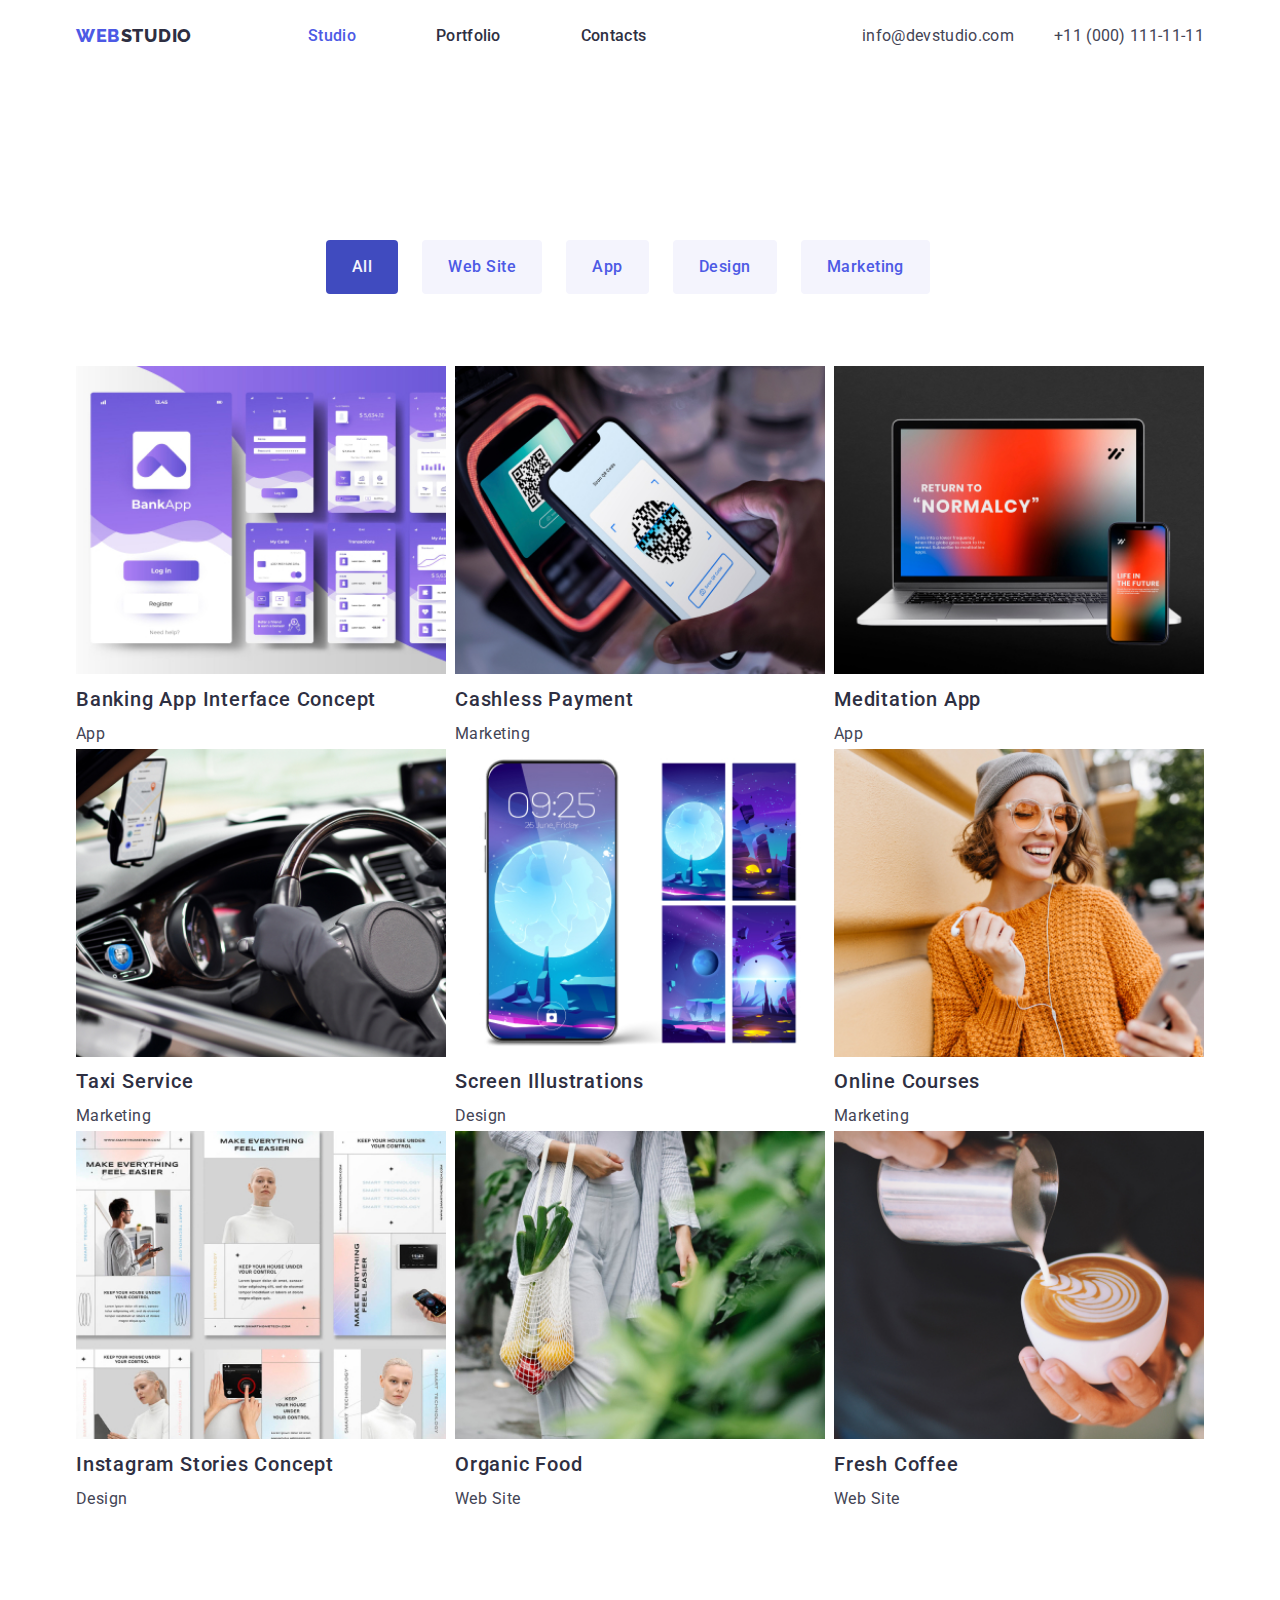
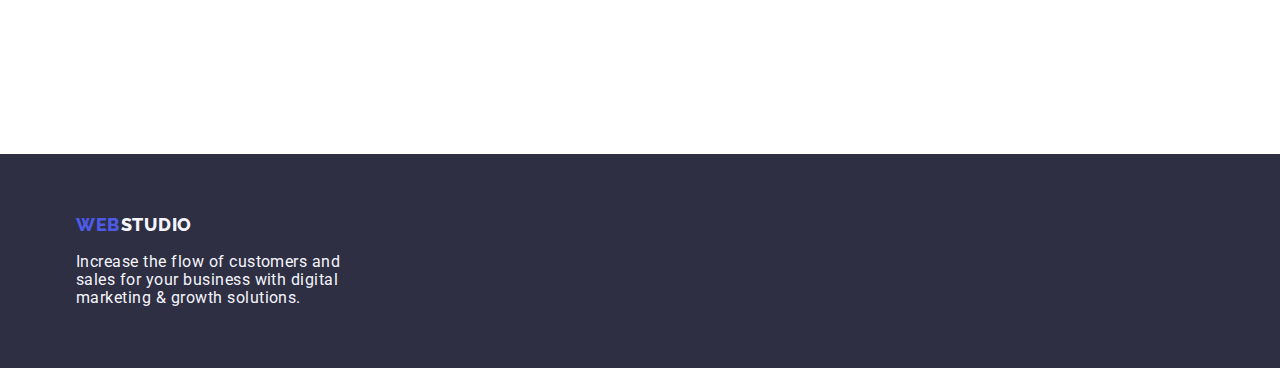
==== portfolio.html @ 26520e52 "copied hw3 to hw4" ====
<!DOCTYPE html>
<html lang="en">
  <head>
    <meta charset="UTF-8" />
    <meta name="viewport" content="width=device-width, initial-scale=1.0" />
    <title>Portfolio</title>

    <!--CSS Normalize-->
    <link
      rel="stylesheet"
      href="https://cdnjs.cloudflare.com/ajax/libs/modern-normalize/2.0.0/modern-normalize.min.css"
    />
    <!--CSS-->
    <link rel="stylesheet" href="./css/style.css" />
    <link rel="preconnect" href="https://fonts.googleapis.com" />
    <link rel="preconnect" href="https://fonts.gstatic.com" crossorigin />
    <link
      rel="stylesheet"
      href="https://fonts.googleapis.com/css2?family=Raleway:wght@800&family=Roboto:wght@400;500;700;900&display=swap"
    />
  </head>
  <body>
    <!--Header-->
    <header class="page-header">
      <div class="container menu">
        <!--Navigation-->
        <nav class="navigation">
          <a class="logo-link" href="#">
            <span class="logo">WEB</span>
            <span class="studio">STUDIO</span>
          </a>

          <ul class="nav-menu list">
            <li class="item">
              <a class="page current link" href="./index.html">Studio</a>
            </li>
            <li class="item">
              <a class="page link" href="./portfolio.html">Portfolio</a>
            </li>
            <li class="item">
              <a class="page link" href="#">Contacts</a>
            </li>
          </ul>
        </nav>

        <!--Contacts-->
        <ul class="contacts-menu list">
          <li class="item">
            <a class="contact link" href="mailto:info@devstudio.com"
              >info@devstudio.com</a
            >
          </li>
          <li class="item">
            <a class="contact link" href="tel:+110001111111"
              >+11 (000) 111-11-11</a
            >
          </li>
        </ul>
      </div>
    </header>

    <main>
      <!--Section 1-->
      <section class="section">
        <div class="container">
          <ul class="filters list">
            <li class="space">
              <button type="button" class="button filter current">All</button>
            </li>
            <li class="space">
              <button type="button" class="button filter">Web Site</button>
            </li>
            <li>
              <button type="button" class="button filter">App</button>
            </li>
            <li class="space">
              <button type="button" class="button filter">Design</button>
            </li>
            <li class="space">
              <button type="button" class="button filter">Marketing</button>
            </li>
          </ul>
          <!--Projecter-->
          <ul class="projects list">
            <li class="project-card">
              <a href="#" class="project link">
                <img
                  src="./images/portfolio-images/banking-app.jpg"
                  alt="banking-app"
                  width="370"
                  height="294"
                />
                <div class="substrate">
                  <h2 class="name">Banking App Interface Concept</h2>
                  <p class="type">App</p>
                </div>
              </a>
            </li>
            <li class="project-card">
              <a href="#" class="project link">
                <img
                  src="./images/portfolio-images/cashless-payment.jpg"
                  alt="cashless-payment"
                  width="370"
                  height="294"
                />
                <div class="substrate">
                  <h2 class="name">Cashless Payment</h2>
                  <p class="type">Marketing</p>
                </div>
              </a>
            </li>
            <li class="project-card">
              <a href="#" class="project link">
                <img
                  src="./images/portfolio-images/meditation-app.jpg"
                  alt="meditation-app"
                  width="370"
                  height="294"
                />
                <div class="substrate">
                  <h2 class="name">Meditation App</h2>
                  <p class="type">App</p>
                </div>
              </a>
            </li>
            <li class="project-card">
              <a href="#" class="project link">
                <img
                  src="./images/portfolio-images/taxi-service.jpg"
                  alt="taxi-service"
                  width="370"
                  height="294"
                />
                <div class="substrate">
                  <h2 class="name">Taxi Service</h2>
                  <p class="type">Marketing</p>
                </div>
              </a>
            </li>
            <li class="project-card">
              <a href="#" class="project link">
                <img
                  src="./images/portfolio-images/screen-illustrations.jpg"
                  alt="screen-illustrations"
                  width="370"
                  height="294"
                />
                <div class="substrate">
                  <h2 class="name">Screen Illustrations</h2>
                  <p class="type">Design</p>
                </div>
              </a>
            </li>
            <li class="project-card">
              <a href="#" class="project link">
                <img
                  src="./images/portfolio-images/online-courses.jpg"
                  alt="online-courses"
                  width="370"
                  height="294"
                />
                <div class="substrate">
                  <h2 class="name">Online Courses</h2>
                  <p class="type">Marketing</p>
                </div>
              </a>
            </li>
            <li class="project-card">
              <a href="#" class="project link">
                <img
                  src="./images/portfolio-images/instagram-stories.jpg"
                  alt="instagram-stories"
                  width="370"
                  height="294"
                />
                <div class="substrate">
                  <h2 class="name">Instagram Stories Concept</h2>
                  <p class="type">Design</p>
                </div>
              </a>
            </li>
            <li class="project-card">
              <a href="#" class="project link">
                <img
                  src="./images/portfolio-images/organic-food.jpg"
                  alt="organic-food"
                  width="370"
                  height="294"
                />
                <div class="substrate">
                  <h2 class="name">Organic Food</h2>
                  <p class="type">Web Site</p>
                </div>
              </a>
            </li>
            <li class="project-card">
              <a href="#" class="project link">
                <img
                  src="./images/portfolio-images/fresh-coffee.jpg"
                  alt="fresh-coffee"
                  width="370"
                  height="294"
                />
                <div class="substrate">
                  <h2 class="name">Fresh Coffee</h2>
                  <p class="type">Web Site</p>
                </div>
              </a>
            </li>
          </ul>
        </div>
      </section>
    </main>

    <!--Footer-->
    <footer class="page-footer bg-footer">
      <div class="container">
        <a class="logo-link" href="#">
          <span class="logo">WEB</span>
          <span class="studio-footer">STUDIO</span>
        </a>

        <p class="footer-description">
          Increase the flow of customers and <br />
          sales for your business with digital <br />
          marketing & growth solutions.
        </p>
      </div>
    </footer>
  </body>
</html>
---- css/style.css ----
:root {
  --iris: #4d5ae5;
  --navyblue: #2e2f42;
  --slate: #434455;
  --white: #fff;
  --cloud: #f4f4fd;
  --cornflower: #e7e9fc;
  --ocean: #404bbf;
}

/*CSS RESET*/
p,
h1,
h2,
h3,
h4,
h5,
h6 {
  margin: 0;
}

ul,
ol {
  margin: 0;
  padding: 0;
}

img {
  max-width: 100%;
  height: auto;
}

body {
  font-family: "Roboto", sans-serif;
  font-size: 16px;
  letter-spacing: 0.03em;
  color: var(--slate);
  flex-wrap: wrap;
}

.container {
  width: 1158px;
  padding: 0 15px;
  margin: 0 auto;
}

/*Header*/

.page-header {
  display: flex;
  height: 72px;
}

.menu {
  width: 1158px;
  margin: 0 auto;
  display: flex;
  justify-content: space-between;
}
.navigation {
  display: flex;
  align-items: center;
}
.logo-link {
  text-decoration: none;
  font-family: "Raleway", sans-serif;
  font-size: 0;
  font-weight: 800;
  margin-right: 76px;
}

.logo-link > span {
  font-size: 18px;
  line-height: 1.17;
  letter-spacing: 0.04em;
  display: inline-flex;
}

.logo {
  color: var(--iris);
}

.studio {
  color: var(--navyblue);
}

.list {
  list-style: none;
  padding: 0;
  margin: 0;
}
.nav-menu {
  display: flex;
}
.nav-menu .page {
  text-decoration: none;
  color: var(--navyblue);
  font-weight: 500;
  line-height: 1.14;
  letter-spacing: 0.02em;
}

.nav-menu .page:hover,
.nav-menu .page:focus,
.nav-menu .page.current,
.contacts-menu .item:hover,
.contacts-menu .item:focus {
  color: var(--iris);
}

.page {
  margin-right: 40px;
  padding: 24px 0;
}

/*Contacts*/
.item {
  padding: 24px 0;
  margin-left: 40px;
}

.contacts-menu {
  display: flex;
  align-items: center;
}

.contacts-menu .link {
  color: var(--slate);
  text-decoration: none;
  font-weight: 400;
  line-height: 1.14;
  letter-spacing: 0.02em;
}

/*Section 1*/

.bg-hero {
  background-color: var(--navyblue);
  margin: 0 auto;
  padding-top: 188px;
  padding-bottom: 188px;
}

.hero-title {
  font-size: 56px;
  text-align: center;
  line-height: 1.07;
  letter-spacing: 0.04em;
  font-weight: 700;
  color: var(--white);
}

.button {
  border-color: transparent;
  font-family: inherit;
  font-weight: 500;
  line-height: 1.5;
  border-radius: 4px;
  letter-spacing: 0.03em;
  cursor: pointer;
  font-size: 16px;

  margin: 0 auto;
  margin-top: 48px;
}

.button.primary {
  background-color: var(--iris);
  color: var(--white);
  line-height: 1.87;
  letter-spacing: 0.06em;
  padding: 16px 32px;
  justify-content: center;
  display: flex;
}

.button.primary:hover,
.button.primary:focus {
  background-color: var(--ocean);
}

.filters {
  display: flex;
  justify-content: center;
}

.filter.list {
  display: flex;
}

.button.filter {
  background-color: var(--cloud);
  color: var(--iris);
  font-weight: 500;
  line-height: 1.62;
  display: flex;
  padding: 12px 24px;
  margin-right: 24px;
  margin-bottom: 72px;
  justify-content: center;
}

.button.filter:hover,
.button.filter:focus,
.button.filter.current {
  background-color: var(--ocean);
  color: var(--cloud);
}

/*Section 2*/
.benefits .title {
  color: var(--navyblue);
  font-size: 20px;
  font-weight: 500;
  margin-bottom: 8px;
}

.benefits.description {
  color: var(--slate);
  font-size: 16px;
  font-weight: 400;
  line-height: 1.71;
  margin-right: 24px;
}

.benefits {
  display: flex;
  justify-content: space-between;
}

/*Section 3*/
.section {
  padding-top: 120px;
  padding-bottom: 120px;
}

.section-title {
  color: var(--navyblue);
  text-align: center;
  font-size: 36px;
  font-weight: 700;
  line-height: 1.17;
  margin-bottom: 72px;
}

.what-we-do {
  display: flex;
  justify-content: space-between;
}

/*Section 4*/
.bg-team {
  background-color: var(--cloud);
}

.team {
  display: flex;
  justify-content: space-between;
}

.team .name {
  color: var(--navyblue);
  font-size: 20px;
  font-weight: 500;
  letter-spacing: 0.02em;
  text-align: center;
  margin-top: 32px;
}

.team .position {
  color: var(--slate);
  font-size: 16px;
  font-weight: 400;
  text-align: center;
  margin-top: 8px;
}

.project {
  text-decoration: none;
  display: flexbox;
}

.projects.list {
  display: flex;
  flex-wrap: wrap;
  padding-bottom: 120px;
  justify-content: space-between;
}

.project .name {
  font-size: 20px;
  font-weight: 500;
  line-height: 2;
  letter-spacing: 0.04em;
  color: var(--navyblue);
}

.project .type {
  color: var(--slate);
  font-weight: 400;
  line-height: 1.87;
}

/*Footer*/
.bg-footer {
  background-color: var(--navyblue);
}

.studio-footer {
  color: var(--cloud);
}

.footer-description {
  color: var(--cloud);
  margin-top: 17.5px;
}

.page-footer {
  padding-top: 60px;
  padding-bottom: 60px;
}
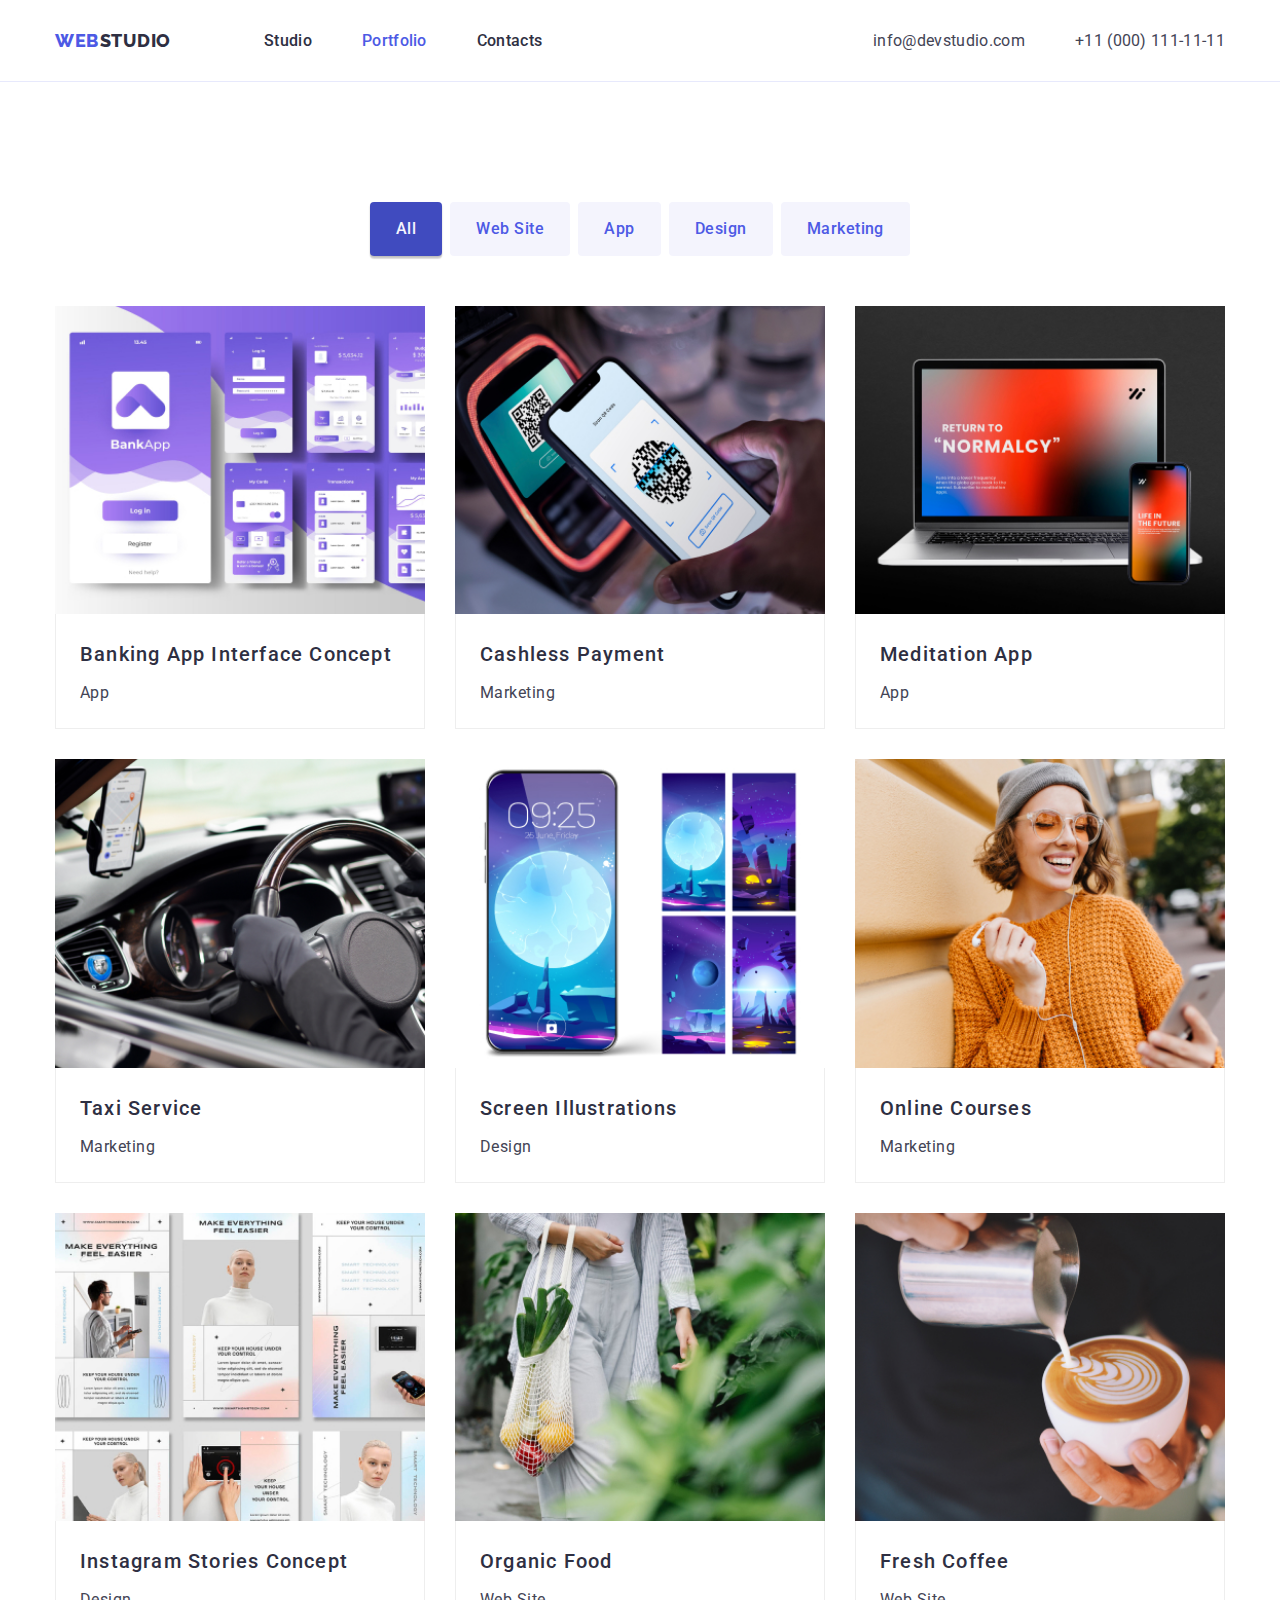
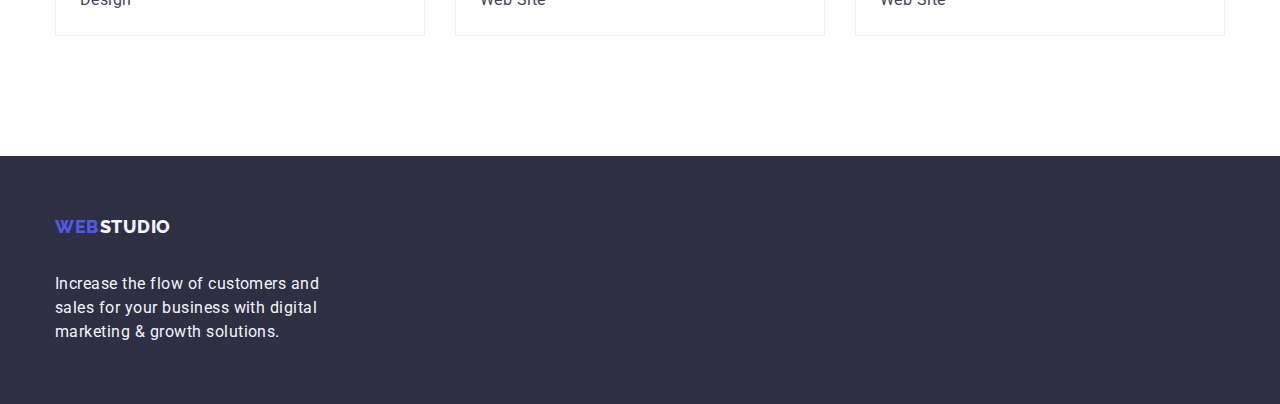
==== commit c88095d5: "updated hw3" ====
--- a/portfolio.html
+++ b/portfolio.html
@@ -32,10 +32,10 @@
 
           <ul class="nav-menu list">
             <li class="item">
-              <a class="page current link" href="./index.html">Studio</a>
+              <a class="page link" href="./index.html">Studio</a>
             </li>
             <li class="item">
-              <a class="page link" href="./portfolio.html">Portfolio</a>
+              <a class="page link current" href="./portfolio.html">Portfolio</a>
             </li>
             <li class="item">
               <a class="page link" href="#">Contacts</a>
@@ -70,7 +70,7 @@
             <li class="space">
               <button type="button" class="button filter">Web Site</button>
             </li>
-            <li>
+            <li class="space">
               <button type="button" class="button filter">App</button>
             </li>
             <li class="space">
--- a/css/style.css
+++ b/css/style.css
@@ -9,6 +9,7 @@
 }
 
 /*CSS RESET*/
+
 p,
 h1,
 h2,
@@ -25,9 +26,29 @@
   padding: 0;
 }
 
+html {
+  box-sizing: border-box;
+}
+
+*,
+*::before,
+*::after {
+  box-sizing: inherit;
+}
+
 img {
   max-width: 100%;
   height: auto;
+  display: block;
+}
+
+.link {
+  text-decoration: none;
+  color: inherit;
+}
+
+.list {
+  list-style: none;
 }
 
 body {
@@ -35,11 +56,11 @@
   font-size: 16px;
   letter-spacing: 0.03em;
   color: var(--slate);
-  flex-wrap: wrap;
+  background-color: var(--white);
 }
 
 .container {
-  width: 1158px;
+  width: 1200px;
   padding: 0 15px;
   margin: 0 auto;
 }
@@ -47,33 +68,28 @@
 /*Header*/
 
 .page-header {
-  display: flex;
-  height: 72px;
-}
-
-.menu {
-  width: 1158px;
-  margin: 0 auto;
-  display: flex;
-  justify-content: space-between;
-}
-.navigation {
+  border-bottom: 1px solid var(--cornflower);
+}
+
+.menu,
+.navigation,
+.nav-menu,
+.contacts-menu {
   display: flex;
   align-items: center;
 }
+
 .logo-link {
   text-decoration: none;
   font-family: "Raleway", sans-serif;
   font-size: 0;
   font-weight: 800;
-  margin-right: 76px;
 }
 
 .logo-link > span {
   font-size: 18px;
   line-height: 1.17;
   letter-spacing: 0.04em;
-  display: inline-flex;
 }
 
 .logo {
@@ -84,61 +100,60 @@
   color: var(--navyblue);
 }
 
-.list {
-  list-style: none;
-  padding: 0;
-  margin: 0;
-}
 .nav-menu {
-  display: flex;
-}
-.nav-menu .page {
+  margin-left: 93px;
+}
+
+.nav-menu .page,
+.contacts-menu .contact {
   text-decoration: none;
   color: var(--navyblue);
   font-weight: 500;
+  font-size: 16px;
   line-height: 1.14;
   letter-spacing: 0.02em;
+  display: block;
+  padding-top: 32px;
+  padding-bottom: 31px;
+}
+
+.contacts-menu .contact {
+  color: var(--slate);
+  font-weight: 400;
 }
 
 .nav-menu .page:hover,
 .nav-menu .page:focus,
 .nav-menu .page.current,
-.contacts-menu .item:hover,
-.contacts-menu .item:focus {
+.contacts-menu .contact:hover,
+.contacts-menu .contact:focus {
   color: var(--iris);
 }
 
-.page {
-  margin-right: 40px;
-  padding: 24px 0;
-}
-
 /*Contacts*/
-.item {
-  padding: 24px 0;
-  margin-left: 40px;
-}
-
 .contacts-menu {
-  display: flex;
-  align-items: center;
-}
-
-.contacts-menu .link {
-  color: var(--slate);
-  text-decoration: none;
-  font-weight: 400;
-  line-height: 1.14;
-  letter-spacing: 0.02em;
+  margin-left: auto;
+}
+
+.nav-menu .item:not(:last-child),
+.contacts-menu .item:not(:last-child) {
+  margin-right: 50px;
+}
+
+.contacts-menu .contact {
+  color: var(--slate);
+  font-weight: 400;
 }
 
 /*Section 1*/
 
 .bg-hero {
   background-color: var(--navyblue);
-  margin: 0 auto;
-  padding-top: 188px;
-  padding-bottom: 188px;
+}
+
+.hero {
+  padding: 200px 0;
+  text-align: center;
 }
 
 .hero-title {
@@ -148,20 +163,17 @@
   letter-spacing: 0.04em;
   font-weight: 700;
   color: var(--white);
+  margin-bottom: 30px;
 }
 
 .button {
   border-color: transparent;
   font-family: inherit;
   font-weight: 500;
-  line-height: 1.5;
   border-radius: 4px;
   letter-spacing: 0.03em;
   cursor: pointer;
   font-size: 16px;
-
-  margin: 0 auto;
-  margin-top: 48px;
 }
 
 .button.primary {
@@ -170,34 +182,31 @@
   line-height: 1.87;
   letter-spacing: 0.06em;
   padding: 16px 32px;
-  justify-content: center;
-  display: flex;
+  box-shadow: 0px 4px 4px rgba(0, 0, 0, 0.15);
 }
 
 .button.primary:hover,
 .button.primary:focus {
   background-color: var(--ocean);
+  box-shadow: 0px 3px 1px rgba(0, 0, 0, 0.1), 0px 1px 2px rgba(0, 0, 0, 0.8),
+    0px 2px 2px rgba(0, 0, 0, 0.12);
 }
 
 .filters {
   display: flex;
   justify-content: center;
-}
-
-.filter.list {
-  display: flex;
+  margin-bottom: 50px;
+}
+
+.filters .space + .space {
+  margin-left: 8px;
 }
 
 .button.filter {
   background-color: var(--cloud);
   color: var(--iris);
-  font-weight: 500;
   line-height: 1.62;
-  display: flex;
   padding: 12px 24px;
-  margin-right: 24px;
-  margin-bottom: 72px;
-  justify-content: center;
 }
 
 .button.filter:hover,
@@ -205,33 +214,48 @@
 .button.filter.current {
   background-color: var(--ocean);
   color: var(--cloud);
+  box-shadow: 0px 3px 1px rgba(0, 0, 0, 0.1), 0px 1px 2px rgba(0, 0, 0, 0.08),
+    0px 2px 2px rgba(0, 0, 0, 0.12);
 }
 
 /*Section 2*/
+
 .benefits .title {
   color: var(--navyblue);
   font-size: 20px;
   font-weight: 500;
-  margin-bottom: 8px;
-}
-
-.benefits.description {
+  margin-bottom: 10px;
+  line-height: 1.14;
+}
+
+.benefits .description {
   color: var(--slate);
   font-size: 16px;
   font-weight: 400;
   line-height: 1.71;
-  margin-right: 24px;
 }
 
 .benefits {
   display: flex;
-  justify-content: space-between;
-}
-
+  flex-wrap: wrap;
+  margin-left: -30px;
+  margin-top: -30px;
+}
+
+.benefits .item {
+  flex-basis: calc(100% / 4 - 30px);
+  margin-left: 30px;
+  margin-top: 30px;
+}
 /*Section 3*/
+
 .section {
   padding-top: 120px;
   padding-bottom: 120px;
+}
+
+.section.no-top-padding {
+  padding-top: 0;
 }
 
 .section-title {
@@ -240,22 +264,49 @@
   font-size: 36px;
   font-weight: 700;
   line-height: 1.17;
-  margin-bottom: 72px;
+  margin-bottom: 50px;
 }
 
 .what-we-do {
   display: flex;
-  justify-content: space-between;
+  flex-wrap: wrap;
+  margin-left: -30px;
+  margin-top: -30px;
+}
+
+.what-we-do .item {
+  flex-basis: calc(100% / 3 - 30px);
+  margin-left: 30px;
+  margin-top: 30px;
 }
 
 /*Section 4*/
+
 .bg-team {
   background-color: var(--cloud);
 }
 
 .team {
   display: flex;
-  justify-content: space-between;
+  flex-wrap: wrap;
+  margin-top: -30px;
+  margin-left: -30px;
+}
+
+.team .item {
+  flex-basis: calc(100% / 4 - 30px);
+  margin-left: 30px;
+  padding-bottom: 30px;
+  background-color: var(--white);
+  border-radius: 0px 0px 4px 4px;
+  box-shadow: 0px 3px 1px rgba(0, 0, 0, 0.1), 0px 1px 2px rgba(0, 0, 0, 0.08),
+    0px 2px 2px rgba(0, 0, 0, 0.12);
+}
+
+.team .name,
+.team .position {
+  text-align: center;
+  line-height: 1.19;
 }
 
 .team .name {
@@ -263,45 +314,54 @@
   font-size: 20px;
   font-weight: 500;
   letter-spacing: 0.02em;
-  text-align: center;
-  margin-top: 32px;
+  padding-top: 30px;
+  padding-bottom: 10px;
 }
 
 .team .position {
   color: var(--slate);
   font-size: 16px;
   font-weight: 400;
-  text-align: center;
-  margin-top: 8px;
-}
-
-.project {
-  text-decoration: none;
-  display: flexbox;
+}
+
+.substrate {
+  background-color: var(--white);
+  padding: 20px 24px;
+  border: 1px solid #eeeeee;
+  border-top: 0;
 }
 
 .projects.list {
   display: flex;
   flex-wrap: wrap;
-  padding-bottom: 120px;
-  justify-content: space-between;
+  margin-left: -30px;
+  margin-top: -30px;
+}
+
+.project-card {
+  flex-basis: calc(100% / 3 - 30px);
+  margin-left: 30px;
+  margin-top: 30px;
 }
 
 .project .name {
   font-size: 20px;
   font-weight: 500;
   line-height: 2;
-  letter-spacing: 0.04em;
-  color: var(--navyblue);
+  letter-spacing: 0.06em;
+  color: var(--navyblue);
+  margin-bottom: 4px;
 }
 
 .project .type {
   color: var(--slate);
   font-weight: 400;
+  font-size: 16px;
   line-height: 1.87;
 }
 
 /*Footer*/
+
 .bg-footer {
   background-color: var(--navyblue);
 }
@@ -313,6 +373,9 @@
 .footer-description {
   color: var(--cloud);
   margin-top: 17.5px;
+  line-height: 1.5;
+  font-size: 16px;
+  padding-top: 17px;
 }
 
 .page-footer {
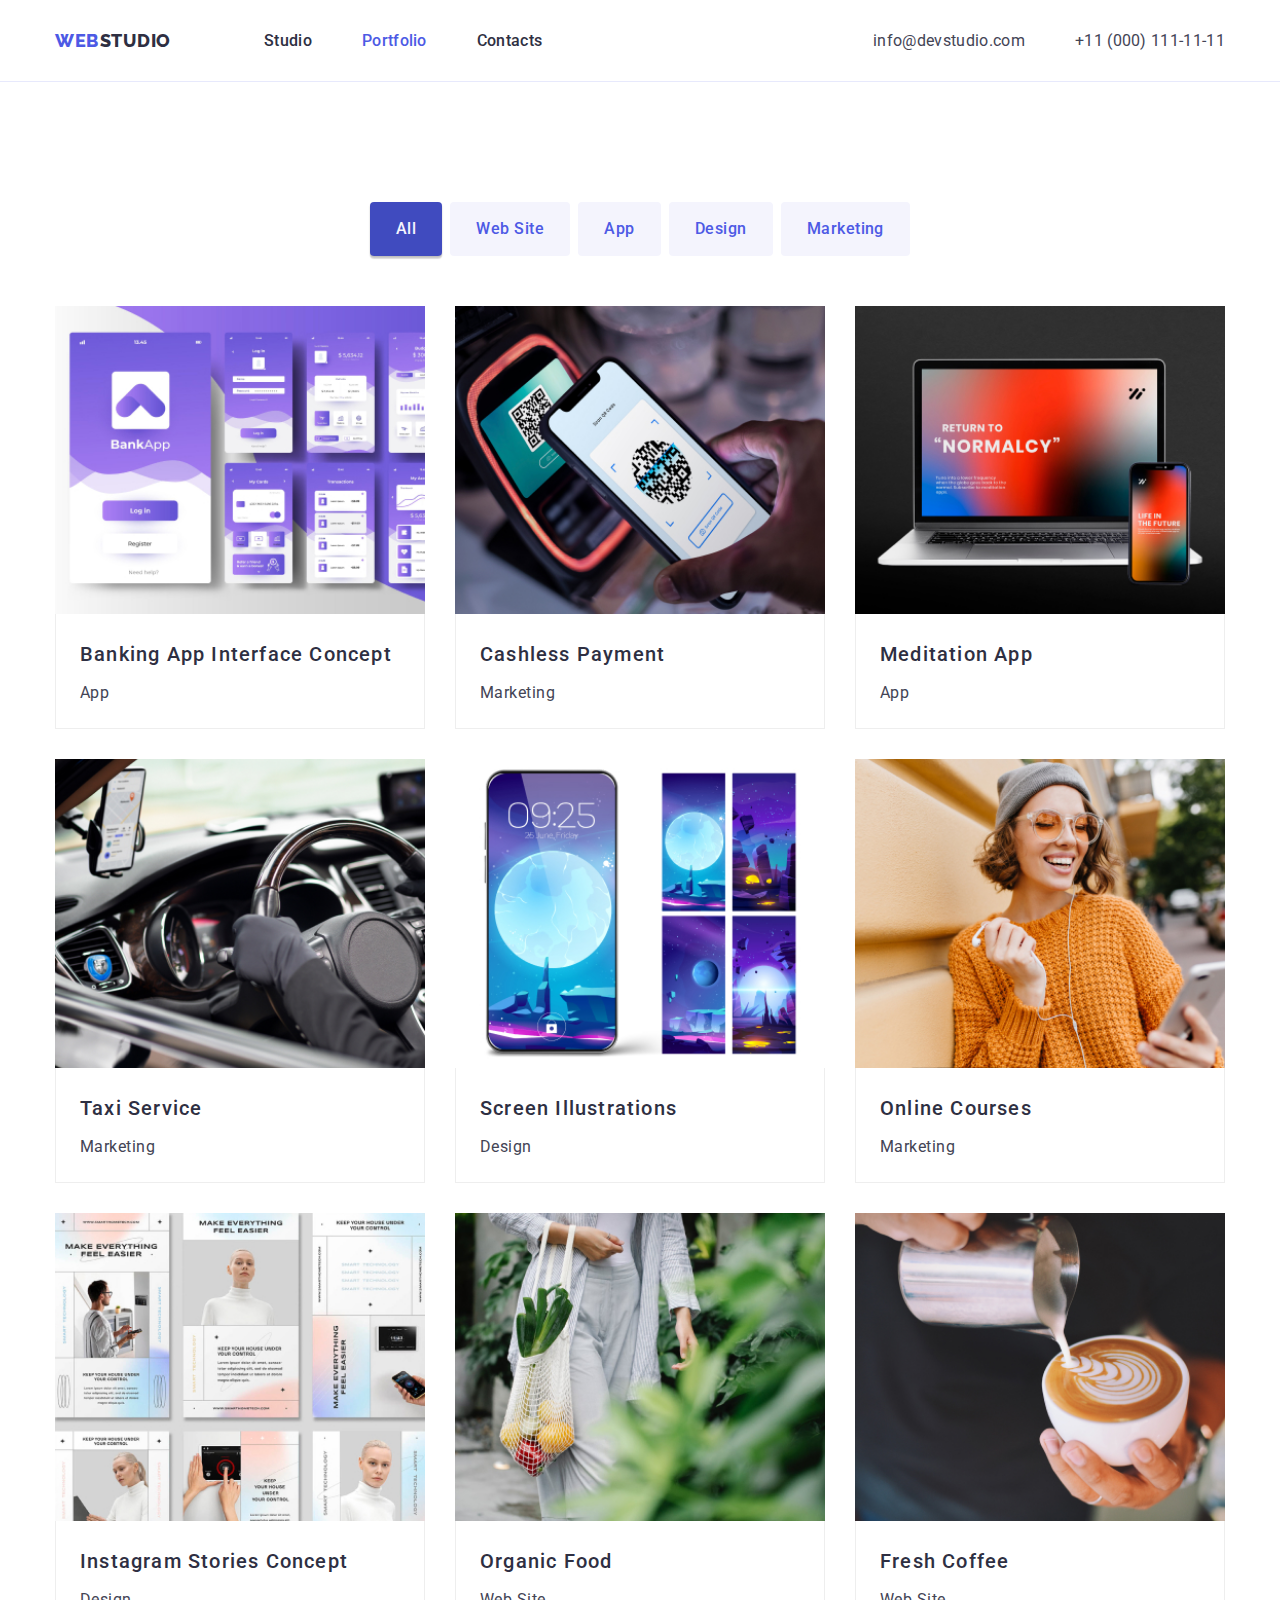
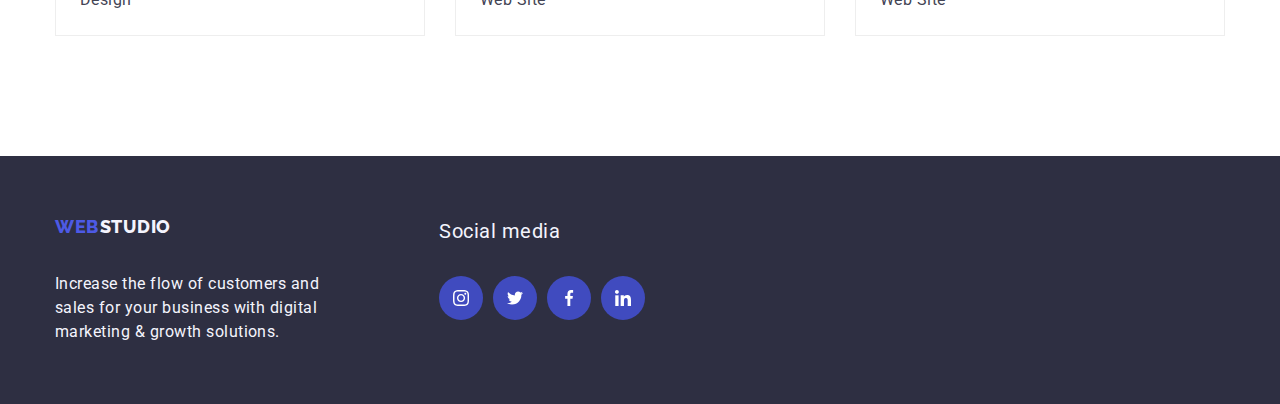
==== commit 8f783aa7: "portfolio footer added social media & svg updated" ====
--- a/portfolio.html
+++ b/portfolio.html
@@ -216,16 +216,74 @@
     <!--Footer-->
     <footer class="page-footer bg-footer">
       <div class="container">
-        <a class="logo-link" href="#">
-          <span class="logo">WEB</span>
-          <span class="studio-footer">STUDIO</span>
-        </a>
-
-        <p class="footer-description">
-          Increase the flow of customers and <br />
-          sales for your business with digital <br />
-          marketing & growth solutions.
-        </p>
+        <div class="footer">
+          <div class="footer-links">
+            <a class="logo-link" href="#">
+              <span class="logo">WEB</span>
+              <span class="studio-footer">STUDIO</span>
+            </a>
+
+            <p class="footer-description">
+              Increase the flow of customers and <br />
+              sales for your business with digital <br />
+              marketing & growth solutions.
+            </p>
+          </div>
+
+          <div class="footer-block">
+            <p class="social-footer">Social media</p>
+            <ul class="team-social-list list">
+              <li class="team-social-item">
+                <a
+                  class="team-social-link link"
+                  href="https://instagram.com"
+                  target="_blank"
+                  rel="noopener noreferrer"
+                >
+                  <svg class="team-social-icon" width="16" height="16">
+                    <use href="./images/icons.svg#icon-instagram"></use>
+                  </svg>
+                </a>
+              </li>
+              <li class="team-social-item">
+                <a
+                  class="team-social-link link"
+                  href="https://twitter.com"
+                  target="_blank"
+                  rel="noopener noreferrer"
+                >
+                  <svg class="team-social-icon" width="16" height="16">
+                    <use href="./images/icons.svg#icon-twitter"></use>
+                  </svg>
+                </a>
+              </li>
+              <li class="team-social-item">
+                <a
+                  class="team-social-link link"
+                  href="https://facebook.com"
+                  target="_blank"
+                  rel="noopener noreferrer"
+                >
+                  <svg class="team-social-icon" width="16" height="16">
+                    <use href="./images/icons.svg#icon-facebook"></use>
+                  </svg>
+                </a>
+              </li>
+              <li class="team-social-item">
+                <a
+                  class="team-social-link link"
+                  href="https://linkedin.com"
+                  target="_blank"
+                  rel="noopener noreferrer"
+                >
+                  <svg class="team-social-icon" width="16" height="16">
+                    <use href="./images/icons.svg#icon-linkedin"></use>
+                  </svg>
+                </a>
+              </li>
+            </ul>
+          </div>
+        </div>
       </div>
     </footer>
   </body>
--- a/css/style.css
+++ b/css/style.css
@@ -6,6 +6,8 @@
   --cloud: #f4f4fd;
   --cornflower: #e7e9fc;
   --ocean: #404bbf;
+  --green: #31d0aa;
+  --lightslate: #8e8f99;
 }
 
 /*CSS RESET*/
@@ -154,6 +156,15 @@
 .hero {
   padding: 200px 0;
   text-align: center;
+
+  background-image: linear-gradient(
+      rgba(46, 47, 66, 0.7),
+      rgba(46, 47, 66, 0.7)
+    ),
+    url(../images/hero-bg.png);
+  background-repeat: no-repeat;
+  background-position: center;
+  background-size: cover;
 }
 
 .hero-title {
@@ -247,6 +258,45 @@
   margin-left: 30px;
   margin-top: 30px;
 }
+
+/*Section 2 SVG*/
+
+.benefits-list {
+  display: flex;
+  gap: 25px;
+}
+
+.benefits-item {
+  flex-basis: calc(100% / 4 - 25px);
+  height: 112px;
+}
+
+.benefits-link {
+  width: 264px;
+  height: 112px;
+  border-radius: 5px;
+  border: 1px solid var(--lightslate);
+
+  color: var(--lightslate);
+  background-color: var(--white);
+
+  display: flex;
+  align-items: center;
+  justify-content: center;
+}
+
+.benefits-icon {
+  fill: currentColor;
+  width: 64px;
+  height: 64px;
+}
+
+.benefits-link:hover,
+.benefits-link:focus {
+  color: var(--ocean);
+  border-color: var(--ocean);
+}
+
 /*Section 3*/
 
 .section {
@@ -324,6 +374,41 @@
   font-weight: 400;
 }
 
+.team-social-list {
+  display: flex;
+  justify-content: center;
+  gap: 10px;
+  padding-top: 30px;
+  padding-bottom: 10px;
+}
+
+.team-social-item {
+  width: 44px;
+  height: 44px;
+}
+
+.team-social-link {
+  width: 100%;
+  height: 100%;
+  border-radius: 50%;
+
+  color: var(--white);
+  background-color: var(--ocean);
+
+  display: flex;
+  align-items: center;
+  justify-content: center;
+}
+
+.team-social-icon {
+  fill: currentColor;
+}
+
+.team-social-link:hover,
+.team-social-link:focus {
+  background-color: var(--green);
+}
+
 .substrate {
   background-color: var(--white);
   padding: 20px 24px;
@@ -360,6 +445,44 @@
   line-height: 1.87;
 }
 
+/*Section 5 Customers*/
+
+.customers-list {
+  display: flex;
+  gap: 30px;
+}
+
+.customers-item {
+  flex-basis: calc(100% / 6 - 25px);
+  height: 100px;
+}
+
+.customers-link {
+  width: 100%;
+  height: 100%;
+  border-radius: 5px;
+  border: 1px solid var(--lightslate);
+
+  color: var(--lightslate);
+  background-color: var(--white);
+
+  display: flex;
+  align-items: center;
+  justify-content: center;
+}
+
+.customers-icon {
+  fill: currentColor;
+  width: 100px;
+  height: 60px;
+}
+
+.customers-link:hover,
+.customers-link:focus {
+  color: var(--ocean);
+  border-color: var(--ocean);
+}
+
 /*Footer*/
 
 .bg-footer {
@@ -382,3 +505,20 @@
   padding-top: 60px;
   padding-bottom: 60px;
 }
+
+/*Social Media Footer*/
+
+.footer {
+  display: flex;
+  flex-wrap: wrap;
+}
+
+.social-footer {
+  color: var(--cloud);
+  line-height: 1.5;
+  font-size: 20px;
+}
+
+.footer-block {
+  margin-left: 120px;
+}
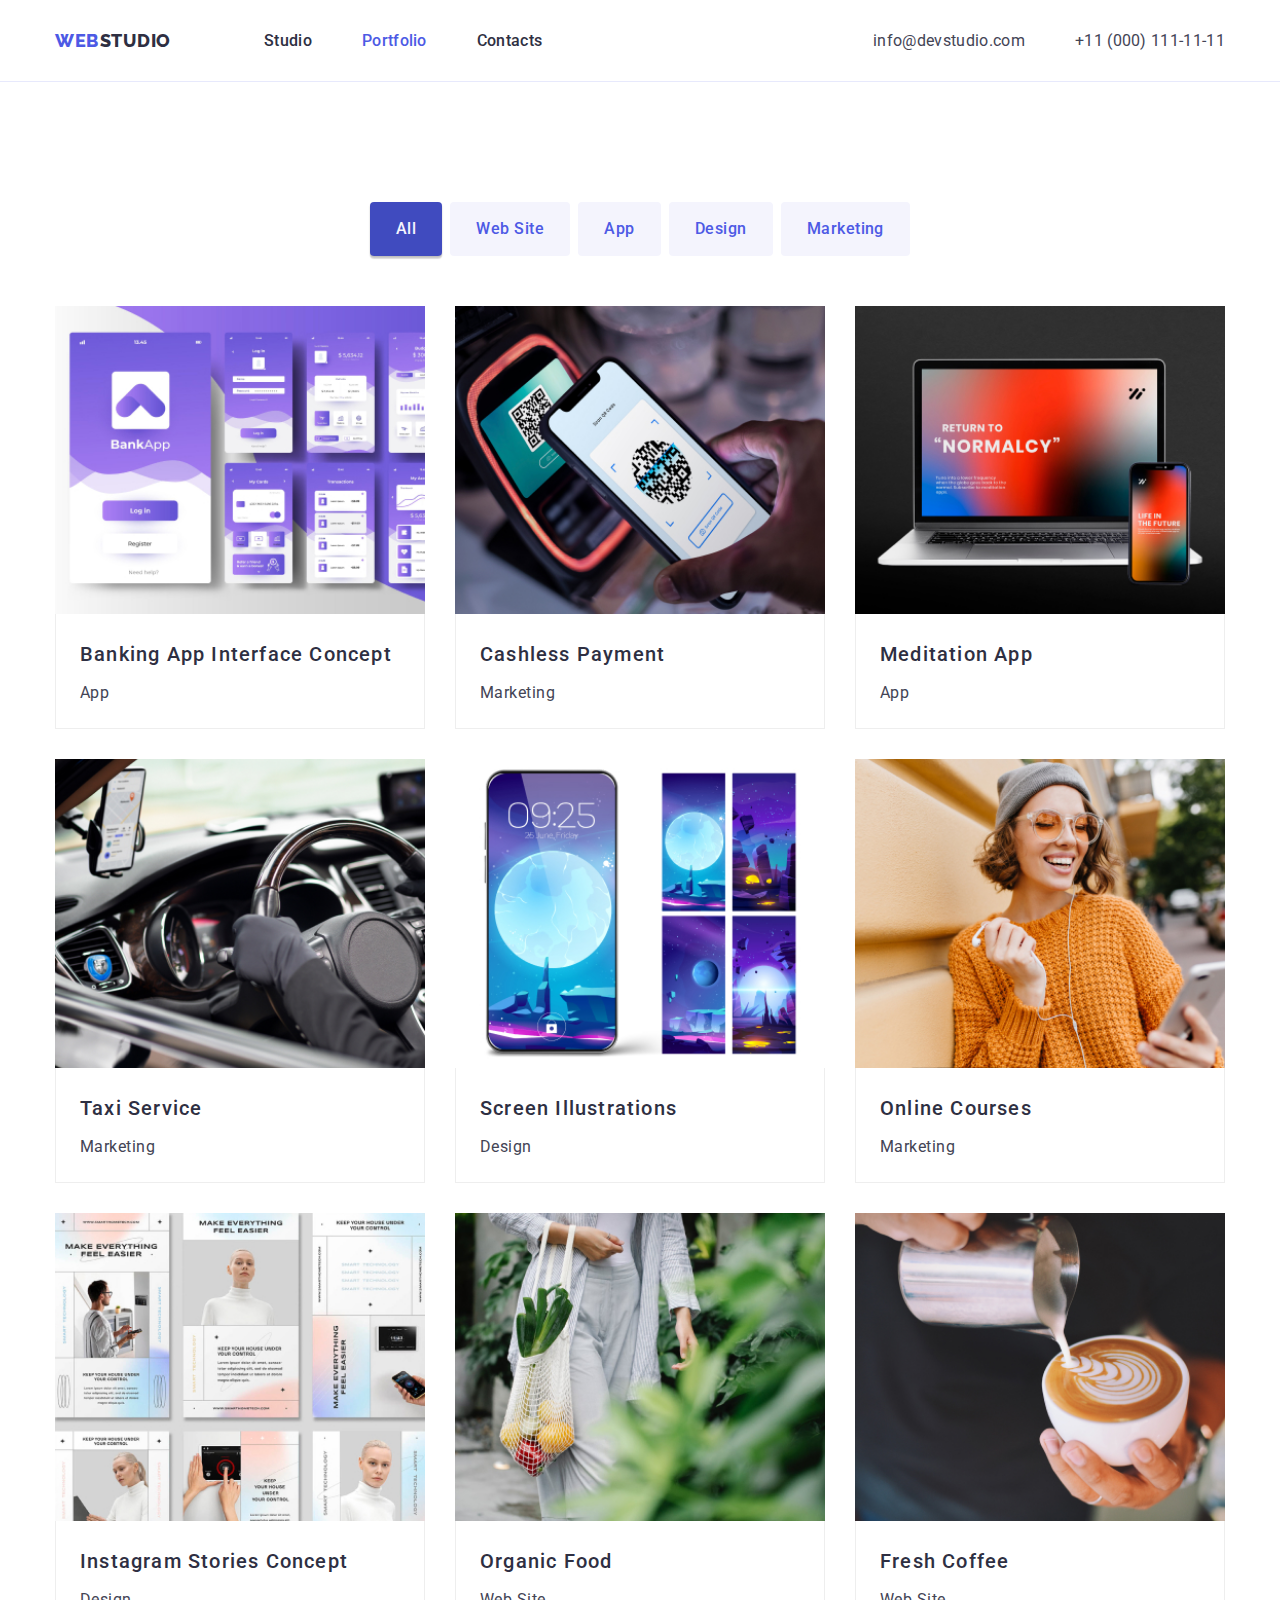
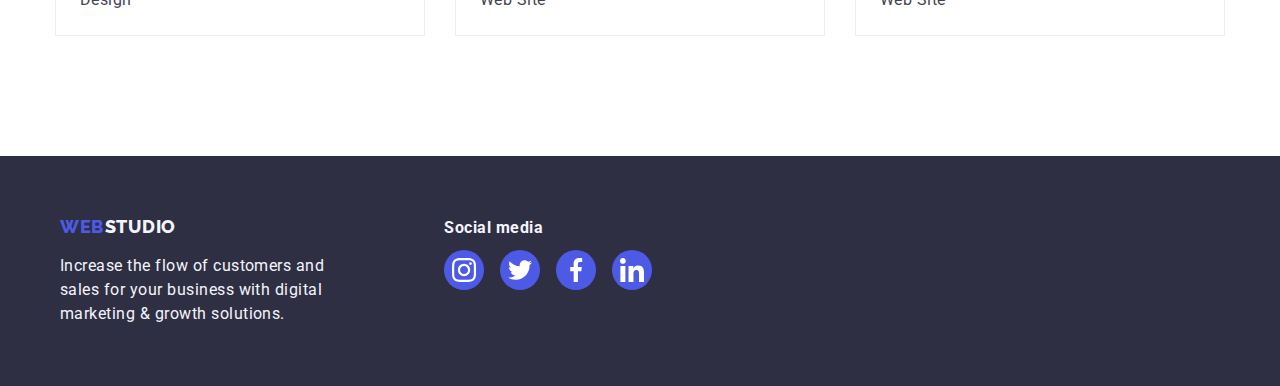
==== commit 4faf3790: "updated codes from corrections" ====
--- a/portfolio.html
+++ b/portfolio.html
@@ -231,7 +231,7 @@
           </div>
 
           <div class="footer-block">
-            <p class="social-footer">Social media</p>
+            <b class="social-footer">Social media</b>
             <ul class="team-social-list list">
               <li class="team-social-item">
                 <a
@@ -240,7 +240,7 @@
                   target="_blank"
                   rel="noopener noreferrer"
                 >
-                  <svg class="team-social-icon" width="16" height="16">
+                  <svg class="team-social-icon" width="24" height="24">
                     <use href="./images/icons.svg#icon-instagram"></use>
                   </svg>
                 </a>
@@ -252,7 +252,7 @@
                   target="_blank"
                   rel="noopener noreferrer"
                 >
-                  <svg class="team-social-icon" width="16" height="16">
+                  <svg class="team-social-icon" width="24" height="24">
                     <use href="./images/icons.svg#icon-twitter"></use>
                   </svg>
                 </a>
@@ -264,7 +264,7 @@
                   target="_blank"
                   rel="noopener noreferrer"
                 >
-                  <svg class="team-social-icon" width="16" height="16">
+                  <svg class="team-social-icon" width="24" height="24">
                     <use href="./images/icons.svg#icon-facebook"></use>
                   </svg>
                 </a>
@@ -276,7 +276,7 @@
                   target="_blank"
                   rel="noopener noreferrer"
                 >
-                  <svg class="team-social-icon" width="16" height="16">
+                  <svg class="team-social-icon" width="24" height="24">
                     <use href="./images/icons.svg#icon-linkedin"></use>
                   </svg>
                 </a>
--- a/css/style.css
+++ b/css/style.css
@@ -156,6 +156,7 @@
 .hero {
   padding: 200px 0;
   text-align: center;
+  height: 600px;
 
   background-image: linear-gradient(
       rgba(46, 47, 66, 0.7),
@@ -261,40 +262,22 @@
 
 /*Section 2 SVG*/
 
-.benefits-list {
-  display: flex;
-  gap: 25px;
-}
-
-.benefits-item {
-  flex-basis: calc(100% / 4 - 25px);
-  height: 112px;
-}
-
-.benefits-link {
+.benefits-container {
   width: 264px;
   height: 112px;
-  border-radius: 5px;
-  border: 1px solid var(--lightslate);
-
-  color: var(--lightslate);
-  background-color: var(--white);
+
+  border-radius: 4px;
+  background-color: var(--cloud);
 
   display: flex;
   align-items: center;
   justify-content: center;
+
+  margin-bottom: 8px;
 }
 
 .benefits-icon {
   fill: currentColor;
-  width: 64px;
-  height: 64px;
-}
-
-.benefits-link:hover,
-.benefits-link:focus {
-  color: var(--ocean);
-  border-color: var(--ocean);
 }
 
 /*Section 3*/
@@ -374,17 +357,19 @@
   font-weight: 400;
 }
 
+/*Section 4 SVG*/
+
 .team-social-list {
   display: flex;
   justify-content: center;
-  gap: 10px;
-  padding-top: 30px;
-  padding-bottom: 10px;
+
+  gap: 24px;
+  padding-top: 10px;
 }
 
 .team-social-item {
-  width: 44px;
-  height: 44px;
+  width: 40px;
+  height: 40px;
 }
 
 .team-social-link {
@@ -393,7 +378,7 @@
   border-radius: 50%;
 
   color: var(--white);
-  background-color: var(--ocean);
+  background-color: var(--iris);
 
   display: flex;
   align-items: center;
@@ -406,7 +391,7 @@
 
 .team-social-link:hover,
 .team-social-link:focus {
-  background-color: var(--green);
+  background-color: var(--ocean);
 }
 
 .substrate {
@@ -427,6 +412,12 @@
   flex-basis: calc(100% / 3 - 30px);
   margin-left: 30px;
   margin-top: 30px;
+}
+
+.project-card:hover {
+  box-shadow: 0px 2px 1px 0px rgba(46, 47, 66, 0.08),
+    0px 1px 1px 0px rgba(46, 47, 66, 0.16),
+    0px 1px 6px 0px rgba(46, 47, 66, 0.08);
 }
 
 .project .name {
@@ -454,17 +445,16 @@
 
 .customers-item {
   flex-basis: calc(100% / 6 - 25px);
-  height: 100px;
+  height: 90px;
 }
 
 .customers-link {
   width: 100%;
   height: 100%;
-  border-radius: 5px;
+  border-radius: 4px;
   border: 1px solid var(--lightslate);
 
   color: var(--lightslate);
-  background-color: var(--white);
 
   display: flex;
   align-items: center;
@@ -485,25 +475,20 @@
 
 /*Footer*/
 
-.bg-footer {
-  background-color: var(--navyblue);
-}
-
 .studio-footer {
   color: var(--cloud);
 }
 
 .footer-description {
   color: var(--cloud);
-  margin-top: 17.5px;
   line-height: 1.5;
   font-size: 16px;
   padding-top: 17px;
 }
 
 .page-footer {
-  padding-top: 60px;
-  padding-bottom: 60px;
+  padding: 60px 0 60px 60px;
+  background-color: var(--navyblue);
 }
 
 /*Social Media Footer*/
@@ -511,14 +496,33 @@
 .footer {
   display: flex;
   flex-wrap: wrap;
+  margin-top: -12px;
+  margin-left: -50px;
+  align-items: baseline;
 }
 
 .social-footer {
   color: var(--cloud);
   line-height: 1.5;
-  font-size: 20px;
 }
 
 .footer-block {
   margin-left: 120px;
 }
+
+.footer-links {
+  margin-top: 12px;
+  margin-left: 25px;
+}
+
+.footer-block .team-social-list {
+  display: flex;
+  justify-content: center;
+  gap: 16px;
+  padding-top: 10px;
+}
+
+.footer-block .team-social-link:hover,
+.team-social-link:focus {
+  background-color: var(--green);
+}
